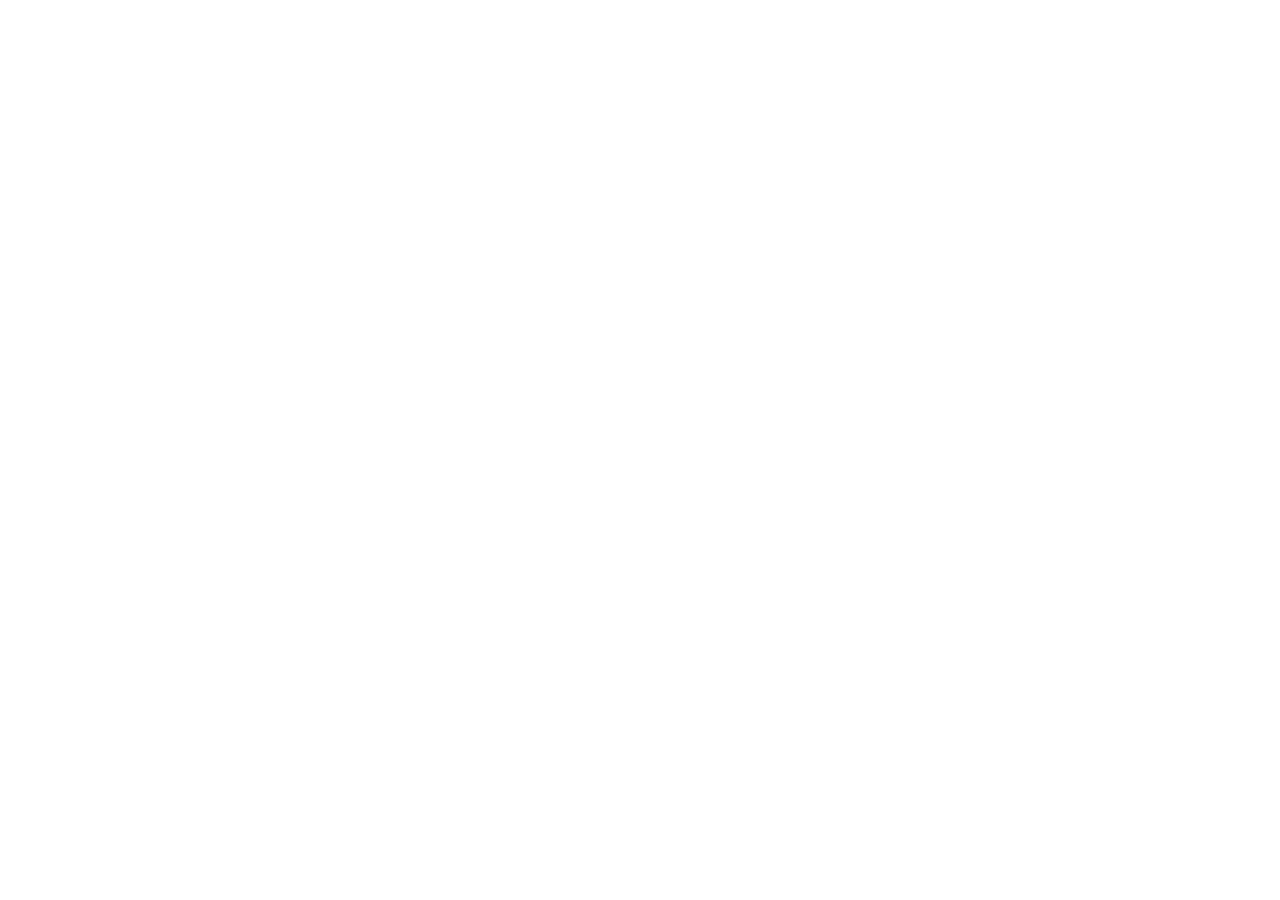
==== index.html @ e7169342 "first commit" ====
<!DOCTYPE html>
<html lang="en">
<head>
    <meta charset="UTF-8">
    <meta name="viewport" content="width=device-width, initial-scale=1.0">
    <title>Assignment 5</title>
</head>
<body>
    
</body>
</html>
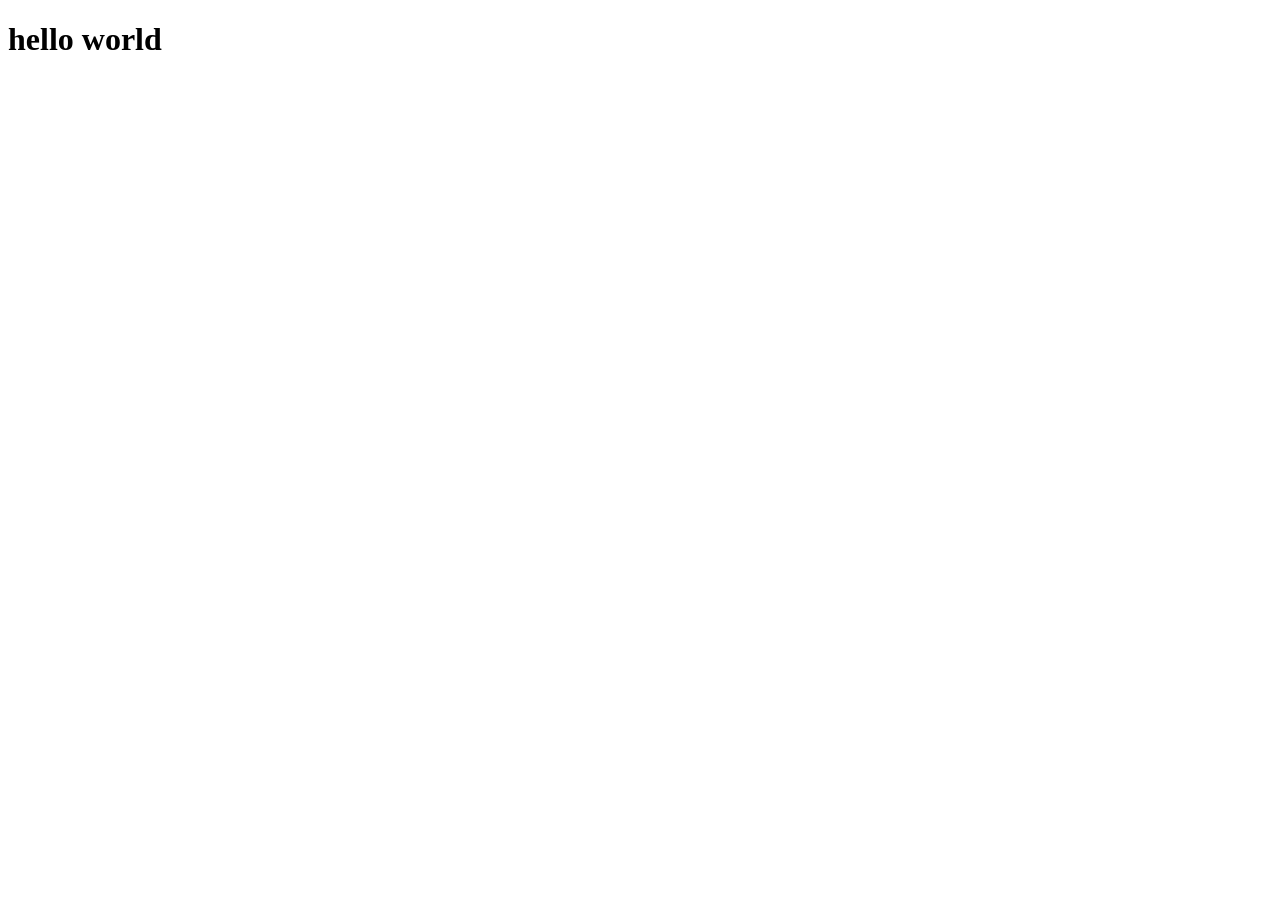
==== commit 164c9a0a: "first commit" ====
--- a/index.html
+++ b/index.html
@@ -6,6 +6,6 @@
     <title>Assignment 5</title>
 </head>
 <body>
-    
+    <h1>hello world</h1>
 </body>
 </html>
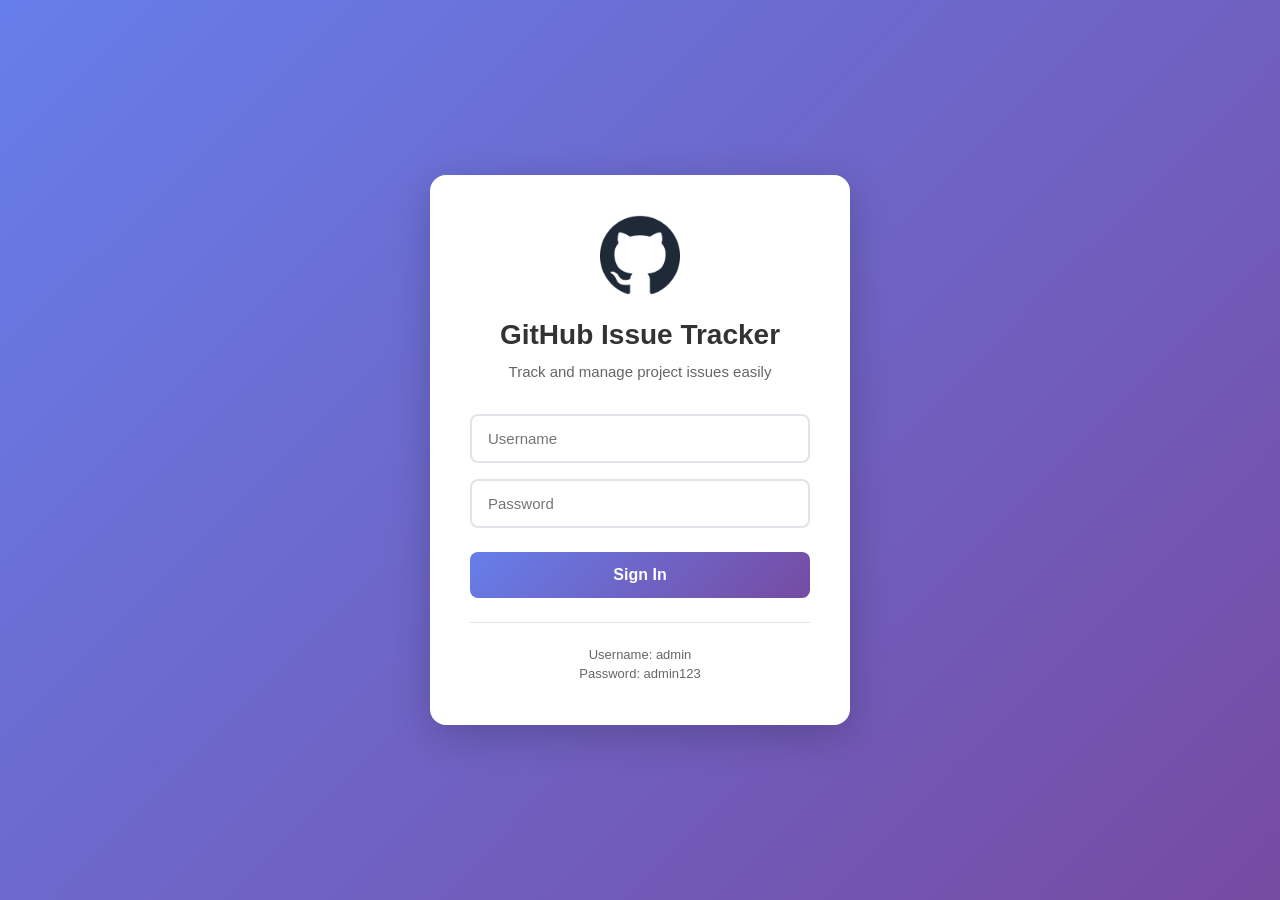
==== commit 991f115f: "create login page" ====
--- a/index.html
+++ b/index.html
@@ -3,9 +3,32 @@
 <head>
     <meta charset="UTF-8">
     <meta name="viewport" content="width=device-width, initial-scale=1.0">
-    <title>Assignment 5</title>
+    <title>GitHub Issue Tracker - Login</title>
+    <link rel="stylesheet" href="style.css">
 </head>
 <body>
-    <h1>hello world</h1>
+    <div class="container">
+        <div class="card">
+            <img src="assets/github-logo.png" alt="GitHub Logo" class="logo">
+            <h1 class="title">GitHub Issue Tracker</h1>
+            <p class="subtitle">Track and manage project issues easily</p>
+            
+            <form id="loginForm" class="form">
+                <div class="input-group">
+                    <input type="text" id="username" placeholder="Username" required>
+                </div>
+                <div class="input-group">
+                    <input type="password" id="password" placeholder="Password" required>
+                </div>
+                <button type="submit" class="btn-signin">Sign In</button>
+            </form>
+            
+            <div class="demo-credentials">
+                <p>Username: admin</p>
+                <p>Password: admin123</p>
+            </div>
+        </div>
+    </div>
+    <script src="script.js"></script>
 </body>
 </html>
--- a/style.css
+++ b/style.css
@@ -0,0 +1,131 @@
+* {
+    margin: 0;
+    padding: 0;
+    box-sizing: border-box;
+}
+
+body {
+    font-family: -apple-system, BlinkMacSystemFont, 'Segoe UI', Roboto, Oxygen, Ubuntu, Cantarell, sans-serif;
+    background: linear-gradient(135deg, #667eea 0%, #764ba2 100%);
+    min-height: 100vh;
+    display: flex;
+    justify-content: center;
+    align-items: center;
+}
+
+.container {
+    width: 100%;
+    padding: 20px;
+    display: flex;
+    justify-content: center;
+    align-items: center;
+}
+
+.card {
+    background: white;
+    padding: 40px;
+    border-radius: 16px;
+    box-shadow: 0 10px 40px rgba(0, 0, 0, 0.2);
+    width: 100%;
+    max-width: 420px;
+    text-align: center;
+}
+
+.logo {
+    width: 80px;
+    height: 80px;
+    margin-bottom: 20px;
+}
+
+.title {
+    font-size: 28px;
+    font-weight: 600;
+    color: #333;
+    margin-bottom: 10px;
+}
+
+.subtitle {
+    font-size: 15px;
+    color: #666;
+    margin-bottom: 30px;
+    line-height: 1.5;
+}
+
+.form {
+    margin-bottom: 20px;
+}
+
+.input-group {
+    margin-bottom: 16px;
+}
+
+input[type="text"],
+input[type="password"] {
+    width: 100%;
+    padding: 14px 16px;
+    border: 2px solid #e1e4e8;
+    border-radius: 8px;
+    font-size: 15px;
+    transition: all 0.3s ease;
+    outline: none;
+}
+
+input[type="text"]:focus,
+input[type="password"]:focus {
+    border-color: #667eea;
+    box-shadow: 0 0 0 3px rgba(102, 126, 234, 0.1);
+}
+
+.btn-signin {
+    width: 100%;
+    padding: 14px;
+    background: linear-gradient(135deg, #667eea 0%, #764ba2 100%);
+    color: white;
+    border: none;
+    border-radius: 8px;
+    font-size: 16px;
+    font-weight: 600;
+    cursor: pointer;
+    transition: transform 0.2s ease, box-shadow 0.2s ease;
+    margin-top: 8px;
+}
+
+.btn-signin:hover {
+    transform: translateY(-2px);
+    box-shadow: 0 4px 12px rgba(102, 126, 234, 0.4);
+}
+
+.btn-signin:active {
+    transform: translateY(0);
+}
+
+.demo-credentials {
+    margin-top: 24px;
+    padding-top: 20px;
+    border-top: 1px solid #e1e4e8;
+    font-size: 13px;
+    color: #666;
+}
+
+.demo-credentials p {
+    margin: 4px 0;
+}
+
+@media (max-width: 480px) {
+    .card {
+        padding: 30px 24px;
+    }
+    
+    .title {
+        font-size: 24px;
+    }
+    
+    .subtitle {
+        font-size: 14px;
+    }
+    
+    .logo {
+        width: 60px;
+        height: 60px;
+    }
+}
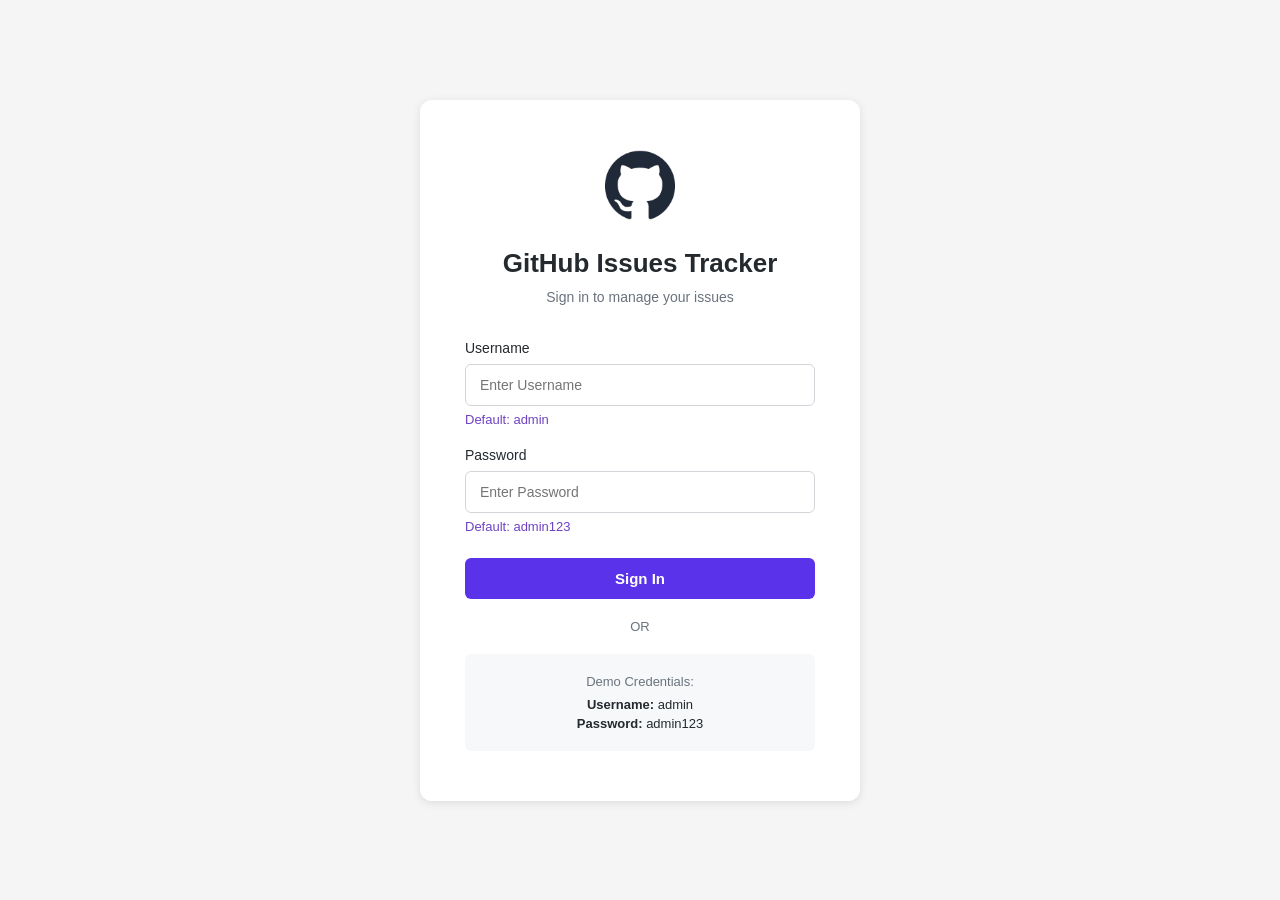
==== commit c474f197: "improve login page design" ====
--- a/index.html
+++ b/index.html
@@ -10,22 +10,29 @@
     <div class="container">
         <div class="card">
             <img src="assets/github-logo.png" alt="GitHub Logo" class="logo">
-            <h1 class="title">GitHub Issue Tracker</h1>
-            <p class="subtitle">Track and manage project issues easily</p>
+            <h1 class="title">GitHub Issues Tracker</h1>
+            <p class="subtitle">Sign in to manage your issues</p>
             
             <form id="loginForm" class="form">
                 <div class="input-group">
-                    <input type="text" id="username" placeholder="Username" required>
+                    <label for="username">Username</label>
+                    <input type="text" id="username" placeholder="Enter Username" required>
+                    <p class="default-text">Default: admin</p>
                 </div>
                 <div class="input-group">
-                    <input type="password" id="password" placeholder="Password" required>
+                    <label for="password">Password</label>
+                    <input type="password" id="password" placeholder="Enter Password" required>
+                    <p class="default-text">Default: admin123</p>
                 </div>
                 <button type="submit" class="btn-signin">Sign In</button>
             </form>
             
+            <div class="divider">OR</div>
+            
             <div class="demo-credentials">
-                <p>Username: admin</p>
-                <p>Password: admin123</p>
+                <p class="demo-header">Demo Credentials:</p>
+                <p><strong>Username:</strong> admin</p>
+                <p><strong>Password:</strong> admin123</p>
             </div>
         </div>
     </div>
--- a/style.css
+++ b/style.css
@@ -6,7 +6,7 @@
 
 body {
     font-family: -apple-system, BlinkMacSystemFont, 'Segoe UI', Roboto, Oxygen, Ubuntu, Cantarell, sans-serif;
-    background: linear-gradient(135deg, #667eea 0%, #764ba2 100%);
+    background: #f5f5f5;
     min-height: 100vh;
     display: flex;
     justify-content: center;
@@ -23,31 +23,31 @@
 
 .card {
     background: white;
-    padding: 40px;
-    border-radius: 16px;
-    box-shadow: 0 10px 40px rgba(0, 0, 0, 0.2);
+    padding: 50px 45px;
+    border-radius: 12px;
+    box-shadow: 0 2px 10px rgba(0, 0, 0, 0.1);
     width: 100%;
-    max-width: 420px;
+    max-width: 440px;
     text-align: center;
 }
 
 .logo {
-    width: 80px;
-    height: 80px;
-    margin-bottom: 20px;
+    width: 70px;
+    height: 70px;
+    margin-bottom: 24px;
 }
 
 .title {
-    font-size: 28px;
+    font-size: 26px;
     font-weight: 600;
-    color: #333;
-    margin-bottom: 10px;
+    color: #24292e;
+    margin-bottom: 8px;
 }
 
 .subtitle {
-    font-size: 15px;
-    color: #666;
-    margin-bottom: 30px;
+    font-size: 14px;
+    color: #6a737d;
+    margin-bottom: 32px;
     line-height: 1.5;
 }
 
@@ -56,59 +56,93 @@
 }
 
 .input-group {
-    margin-bottom: 16px;
+    margin-bottom: 20px;
+    text-align: left;
+}
+
+.input-group label {
+    display: block;
+    font-size: 14px;
+    font-weight: 500;
+    color: #24292e;
+    margin-bottom: 8px;
 }
 
 input[type="text"],
 input[type="password"] {
     width: 100%;
-    padding: 14px 16px;
-    border: 2px solid #e1e4e8;
-    border-radius: 8px;
-    font-size: 15px;
-    transition: all 0.3s ease;
+    padding: 12px 14px;
+    border: 1px solid #d1d5da;
+    border-radius: 6px;
+    font-size: 14px;
+    transition: all 0.2s ease;
     outline: none;
 }
 
 input[type="text"]:focus,
 input[type="password"]:focus {
-    border-color: #667eea;
-    box-shadow: 0 0 0 3px rgba(102, 126, 234, 0.1);
+    border-color: #0366d6;
+    box-shadow: 0 0 0 3px rgba(3, 102, 214, 0.1);
+}
+
+.default-text {
+    font-size: 13px;
+    color: #6f42c1;
+    margin-top: 6px;
+    margin-bottom: 0;
 }
 
 .btn-signin {
     width: 100%;
-    padding: 14px;
-    background: linear-gradient(135deg, #667eea 0%, #764ba2 100%);
+    padding: 12px;
+    background: #5a32ea;
     color: white;
     border: none;
-    border-radius: 8px;
-    font-size: 16px;
+    border-radius: 6px;
+    font-size: 15px;
     font-weight: 600;
     cursor: pointer;
-    transition: transform 0.2s ease, box-shadow 0.2s ease;
-    margin-top: 8px;
+    transition: background 0.2s ease;
+    margin-top: 4px;
 }
 
 .btn-signin:hover {
-    transform: translateY(-2px);
-    box-shadow: 0 4px 12px rgba(102, 126, 234, 0.4);
+    background: #4a28c9;
 }
 
 .btn-signin:active {
-    transform: translateY(0);
+    background: #3a1fa9;
+}
+
+.divider {
+    margin: 20px 0;
+    font-size: 13px;
+    color: #6a737d;
+    font-weight: 500;
 }
 
 .demo-credentials {
-    margin-top: 24px;
-    padding-top: 20px;
-    border-top: 1px solid #e1e4e8;
+    margin-top: 0;
+    padding: 16px;
+    background: #f6f8fa;
+    border-radius: 6px;
     font-size: 13px;
-    color: #666;
+    color: #24292e;
+    text-align: center;
+}
+
+.demo-credentials .demo-header {
+    color: #6a737d;
+    margin-bottom: 8px;
+    font-weight: 500;
 }
 
 .demo-credentials p {
     margin: 4px 0;
+}
+
+.demo-credentials strong {
+    font-weight: 600;
 }
 
 @media (max-width: 480px) {
